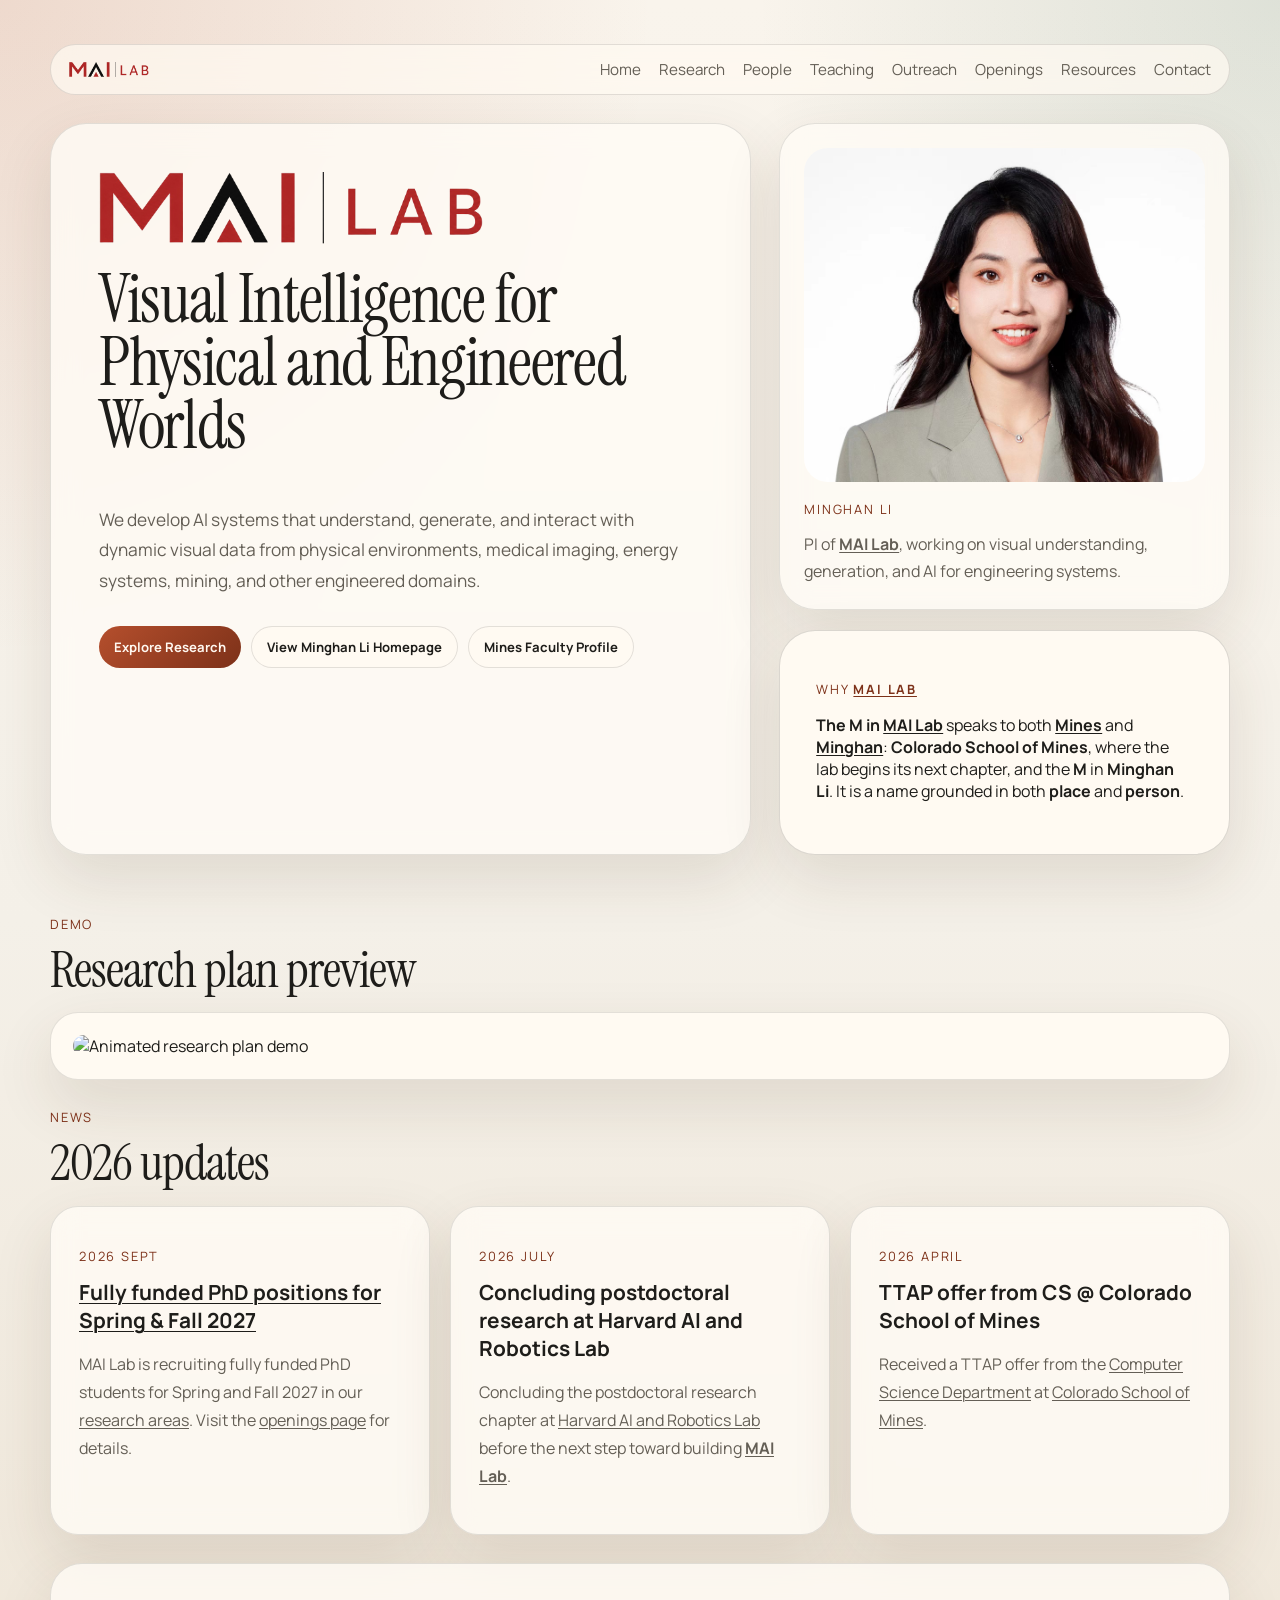
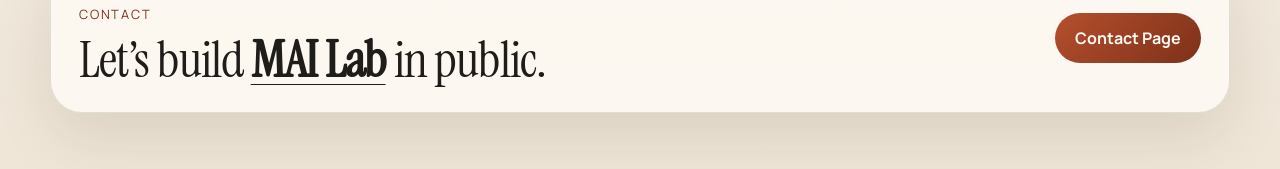
==== index.html @ c95308a8 "+ people: J/B/M" ====
<!DOCTYPE html>
<html lang="en">
  <head>
    <meta charset="UTF-8" />
    <meta name="viewport" content="width=device-width, initial-scale=1.0" />
    <title>MAI Lab | Visual Intelligence for Physical and Engineered Worlds</title>
    <meta
      name="description"
      content="MAI Lab develops visual intelligence for physical environments, medical imaging, energy systems, mining, and engineered domains."
    />
    <link rel="preconnect" href="https://fonts.googleapis.com" />
    <link rel="preconnect" href="https://fonts.gstatic.com" crossorigin />
    <link
      href="https://fonts.googleapis.com/css2?family=Instrument+Serif:ital@0;1&family=Manrope:wght@400;500;600;700;800&display=swap"
      rel="stylesheet"
    />
    <link rel="stylesheet" href="styles.css" />
  </head>
  <body>
    <div class="page-shell">
      <header class="hero">
        <nav class="topbar">
          <a class="brand" href="index.html"
            ><img
              src="figs/log/MAI_logo_short-removebg.png"
              alt="MAI Lab logo"
              class="brand-logo"
          /></a>
          <div class="nav-links">
            <a href="index.html">Home</a>
            <a href="research.html">Research</a>
            <a href="people.html">People</a>
            <a href="teaching.html">Teaching</a>
            <a href="outreach.html">Outreach</a>
            <a href="openings.html">Openings</a>
            <a href="resources.html">Resources</a>
            <a href="contact.html">Contact</a>
          </div>
        </nav>

        <div class="hero-copy" id="top">
          <img
            src="figs/log/MAI_logo_short-removebg.png"
            alt="MAI Lab logo"
            class="hero-logo"
          />
          <h1>Visual Intelligence for Physical and Engineered Worlds</h1>
          <p class="lede">
            We develop AI systems that understand, generate, and interact with
            dynamic visual data from physical environments, medical imaging,
            energy systems, mining, and other engineered domains.
          </p>
          <div class="hero-actions">
            <a class="button button-primary" href="research.html">Explore Research</a>
            <a
              class="button button-secondary"
              href="https://sites.google.com/view/minghanli-homepage"
              target="_blank"
              rel="noreferrer"
            >
              View Minghan Li Homepage
            </a>
            <a
              class="button button-secondary"
              href="https://www.mines.edu/about/faculty-directory/profiles/minghan-li.html"
              target="_blank"
              rel="noreferrer"
            >
              Mines Faculty Profile
            </a>
          </div>
        </div>

        <aside class="hero-side">
          <section class="hero-profile" aria-labelledby="home-profile-title">
            <img
              src="figs/people/MinghanLI_blue_short.jpg"
              alt="Portrait of Minghan Li"
              class="hero-profile-image"
            />
            <div class="hero-profile-copy">
              <p class="section-tag">Minghan Li</p>
              <p id="home-profile-title">
                PI of
                <strong
                  ><a href="http://mai-lab-2026.com/" target="_blank" rel="noreferrer">MAI Lab</a></strong
                >, working on visual understanding, generation, and AI for
                engineering systems.
              </p>
            </div>
          </section>
          <section class="hero-news" aria-labelledby="home-news-title">
            <div>
              <p class="section-tag">
                Why
                <strong
                  ><a href="http://mai-lab-2026.com/" target="_blank" rel="noreferrer">MAI Lab</a></strong
                >
              </p>
              <p id="home-news-title">
                <strong
                  >The M in
                  <a href="http://mai-lab-2026.com/" target="_blank" rel="noreferrer">MAI Lab</a></strong
                >
                speaks to both
                <strong
                  ><a href="https://www.mines.edu/" target="_blank" rel="noreferrer">Mines</a></strong
                >
                and
                <strong
                  ><a
                    href="https://sites.google.com/view/minghanli-homepage"
                    target="_blank"
                    rel="noreferrer"
                    >Minghan</a
                  ></strong
                >:
                <strong>Colorado School of Mines</strong>, where the lab begins
                its next chapter, and the <strong>M</strong> in
                <strong>Minghan Li</strong>. It is a name grounded in both
                <strong>place</strong> and <strong>person</strong>.
              </p>
            </div>
          </section>
        </aside>
      </header>

      <main>
        <section class="section">
          <div class="section-heading">
            <p class="section-tag">Demo</p>
            <h2>Research plan preview</h2>
          </div>
          <figure class="research-figure">
            <img
              src="figs/research_plan.gif"
              alt="Animated research plan demo"
              class="research-figure-image"
            />
          </figure>
        </section>

        <section class="section">
          <div class="section-heading">
            <p class="section-tag">News</p>
            <h2>2026 updates</h2>
          </div>
          <div class="timeline">
            <article class="card timeline-item">
              <p class="timeline-year">2026 Sept</p>
              <h3>
                <a href="openings.html"
                  >Fully funded PhD positions for Spring &amp; Fall 2027</a
                >
              </h3>
              <p>
                MAI Lab is recruiting fully funded PhD students for Spring and
                Fall 2027 in our <a href="research.html">research areas</a>.
                Visit the <a href="openings.html">openings page</a> for details.
              </p>
            </article>
            <article class="card timeline-item">
              <p class="timeline-year">2026 July</p>
              <h3>Concluding postdoctoral research at Harvard AI and Robotics Lab</h3>
              <p>
                Concluding the postdoctoral research chapter at
                <a href="https://wang.hms.harvard.edu/" target="_blank" rel="noreferrer">Harvard AI and Robotics Lab</a>
                before the next step toward building
                <strong
                  ><a href="http://mai-lab-2026.com/" target="_blank" rel="noreferrer">MAI Lab</a></strong
                >.
              </p>
            </article>
            <article class="card timeline-item">
              <p class="timeline-year">2026 April</p>
              <h3>TTAP offer from CS @ Colorado School of Mines</h3>
              <p>
                Received a TTAP offer from the
                <a href="https://cs.mines.edu/" target="_blank" rel="noreferrer">Computer Science Department</a>
                at
                <a href="https://www.mines.edu/" target="_blank" rel="noreferrer">Colorado School of Mines</a>.
              </p>
            </article>
          </div>
        </section>

        <section class="section contact-strip">
          <div>
            <p class="section-tag">Contact</p>
            <h2>
              Let’s build
              <strong
                ><a href="http://mai-lab-2026.com/" target="_blank" rel="noreferrer">MAI Lab</a></strong
              >
              in public.
            </h2>
          </div>
          <a class="button button-primary" href="contact.html">Contact Page</a>
        </section>
      </main>
    </div>
  </body>
</html>
---- styles.css ----
:root {
  --bg: #f4f0e8;
  --bg-strong: #e6dccd;
  --surface: rgba(255, 252, 246, 0.8);
  --surface-strong: #fffaf2;
  --text: #1e1d1a;
  --muted: #645f56;
  --line: rgba(30, 29, 26, 0.12);
  --accent: #b54f2d;
  --accent-dark: #7d3119;
  --accent-soft: #f0c9a8;
  --shadow: 0 24px 60px rgba(77, 48, 26, 0.12);
}

* {
  box-sizing: border-box;
}

html {
  scroll-behavior: smooth;
}

body {
  margin: 0;
  min-height: 100vh;
  color: var(--text);
  background:
    radial-gradient(circle at top left, rgba(181, 79, 45, 0.16), transparent 30%),
    radial-gradient(circle at top right, rgba(83, 128, 111, 0.16), transparent 24%),
    linear-gradient(180deg, #f9f4ec 0%, var(--bg) 52%, #efe6d8 100%);
  font-family: "Manrope", "Avenir Next", "Segoe UI", sans-serif;
}

a {
  color: inherit;
  text-decoration-line: underline;
  text-decoration-thickness: 1px;
  text-underline-offset: 0.14em;
}

.page-shell {
  width: min(1180px, calc(100% - 32px));
  margin: 0 auto;
  padding: 24px 0 56px;
}

.page-nav {
  margin-bottom: 28px;
}

.hero {
  position: relative;
  display: grid;
  grid-template-columns: 1.4fr 0.9fr;
  gap: 28px;
  padding: 20px 0 32px;
}

.topbar {
  grid-column: 1 / -1;
  display: flex;
  justify-content: space-between;
  align-items: center;
  padding: 14px 18px;
  border: 1px solid var(--line);
  border-radius: 999px;
  background: rgba(255, 250, 242, 0.72);
  backdrop-filter: blur(16px);
}

.brand {
  display: inline-flex;
  align-items: center;
  gap: 10px;
  font-weight: 800;
  letter-spacing: 0.08em;
  text-decoration: none;
  text-transform: uppercase;
}

.brand-logo {
  display: block;
  width: 80px;
  height: auto;
  max-height: 48px;
  object-fit: contain;
}

.homepage-logo-preview {
  display: flex;
  justify-content: center;
  align-items: center;
  padding: 48px 0 32px;
}

.homepage-logo {
  width: min(420px, 85%);
  height: auto;
}

.nav-links {
  display: flex;
  gap: 18px;
  color: var(--muted);
  font-size: 0.95rem;
}

.nav-links a {
  text-decoration: none;
}

.hero-copy,
.card,
.contact-strip,
.hero-profile,
.hero-news {
  border: 1px solid var(--line);
  background: var(--surface);
  backdrop-filter: blur(14px);
  box-shadow: var(--shadow);
}

.hero-copy {
  padding: 48px;
  border-radius: 36px;
}

.hero-logo {
  display: block;
  width: min(400px, 64%);
  height: auto;
  margin-bottom: 24px;
}

.news-logo {
  display: block;
  width: 140px;
  height: auto;
  margin-bottom: 20px;
}

.hero-copy h1,
.hero-news h2,
.section-heading h2,
.contact-strip h2 {
  margin: 0;
  font-family: "Instrument Serif", Georgia, serif;
  font-weight: 400;
  line-height: 0.95;
  letter-spacing: -0.02em;
}

.hero-copy h1 {
  font-size: clamp(2.8rem, 5.2vw, 5.4rem);
  margin-bottom: 48px;
}

.hero-news h2 {
  margin-top: 10px;
  font-size: 2rem;
}

.eyebrow,
.section-tag,
.panel-label,
.timeline-year,
.profile-role {
  text-transform: uppercase;
  letter-spacing: 0.14em;
  font-size: 0.8rem;
  color: var(--accent-dark);
}

.lede {
  max-width: 48rem;
  margin: 0;
  font-size: 1.08rem;
  line-height: 1.75;
  color: var(--muted);
}

.hero-actions {
  display: flex;
  flex-wrap: nowrap;
  gap: 10px;
  margin-top: 30px;
}

.hero-actions .button {
  padding: 11px 15px;
  font-size: 0.82rem;
  white-space: nowrap;
}

.button {
  display: inline-flex;
  align-items: center;
  justify-content: center;
  padding: 14px 20px;
  border-radius: 999px;
  font-weight: 700;
  text-decoration: none;
  transition: transform 180ms ease, background 180ms ease;
}

.button:hover {
  transform: translateY(-1px);
}

.button-primary {
  color: #fff8f0;
  background: linear-gradient(135deg, var(--accent) 0%, var(--accent-dark) 100%);
}

.button-secondary {
  border: 1px solid var(--line);
  background: rgba(255, 250, 242, 0.9);
}

.hero-side {
  display: grid;
  gap: 20px;
  align-self: end;
}

.hero-profile {
  padding: 24px;
  border-radius: 36px;
}

.hero-profile-image {
  display: block;
  width: 100%;
  height: auto;
  border-radius: 24px;
  object-fit: cover;
  background: #ffffff;
}

.hero-profile-copy {
  margin-top: 18px;
}

.hero-profile-copy p:last-child {
  margin: 8px 0 0;
  color: var(--muted);
  line-height: 1.7;
}

.hero-news {
  padding: 36px;
  border-radius: 36px;
  background: var(--surface-strong);
  border-color: rgba(30, 29, 26, 0.16);
}

.news-item {
  margin-top: 18px;
}

.news-date {
  display: inline-block;
  color: var(--accent-dark);
  font-size: 0.78rem;
  font-weight: 800;
  letter-spacing: 0.08em;
  text-transform: uppercase;
}

.news-item p {
  margin: 8px 0 0;
  color: var(--muted);
  line-height: 1.75;
}

.hero-stats {
  display: grid;
  gap: 16px;
  margin-top: 24px;
  padding-top: 22px;
  border-top: 1px solid var(--line);
}

.section {
  margin-top: 28px;
}

.research-grid,
.timeline,
.topic-grid {
  display: grid;
  gap: 20px;
}

.research-grid,
.timeline,
.topic-grid {
  grid-template-columns: repeat(3, minmax(0, 1fr));
}

.teaching-list {
  grid-template-columns: 1fr;
}

.topic-section {
  margin-top: 36px;
}

.research-figure {
  margin: 0;
  max-width: 100%;
  padding: 22px;
  border: 1px solid var(--line);
  border-radius: 28px;
  background: var(--surface-strong);
  box-shadow: var(--shadow);
  overflow: hidden;
}

.research-figure-image {
  display: block;
  width: 100%;
  max-width: 100%;
  height: auto;
  border-radius: 18px;
}

.topic-card {
  display: flex;
  flex-direction: column;
  gap: 14px;
}

.topic-card h3 {
  margin: 0;
  font-size: 1.2rem;
  color: var(--accent-dark);
}

.paper-list {
  margin: 0;
  padding: 0;
  list-style: none;
  display: grid;
  gap: 14px;
}

.paper-list li {
  padding-top: 14px;
  border-top: 1px solid var(--line);
}

.paper-list li:first-child {
  padding-top: 0;
  border-top: 0;
}

.paper-list strong {
  display: block;
  font-size: 0.98rem;
  line-height: 1.55;
}

.paper-list strong a {
  text-decoration-line: underline;
  text-decoration-thickness: 1px;
  text-underline-offset: 0.14em;
  border-bottom: 1px solid transparent;
  transition: border-color 180ms ease, color 180ms ease;
}

.paper-list strong a:hover {
  color: var(--accent-dark);
  border-color: currentColor;
}

.paper-list span {
  display: inline-block;
  margin-top: 6px;
  color: var(--accent-dark);
  font-size: 0.88rem;
  letter-spacing: 0.04em;
  text-transform: uppercase;
}

.card {
  border-radius: 28px;
  padding: 28px;
}

.contact-strip h2,
.section-heading h2 {
  font-size: clamp(2rem, 4vw, 3.4rem);
}

.research-card p,
.timeline-item p:last-child,
.openings-card p,
.profile-copy p {
  color: var(--muted);
  line-height: 1.75;
}

.stat-number {
  display: block;
  font-family: "Instrument Serif", Georgia, serif;
  font-size: 2.7rem;
  line-height: 1;
}

.stat-label {
  color: var(--muted);
}

.section-heading {
  margin-bottom: 18px;
}

.research-card h3,
.timeline-item h3,
.profile-copy h3 {
  margin-top: 8px;
  margin-bottom: 10px;
  font-size: 1.3rem;
}

.profile-card {
  display: grid;
  grid-template-columns: 0.8fr 1.1fr 0.7fr;
  gap: 24px;
}

.profile-media {
  position: relative;
  min-height: 160px;
  overflow: hidden;
  border-radius: 22px;
  background:
    radial-gradient(circle at top right, rgba(181, 79, 45, 0.18), transparent 28%),
    linear-gradient(180deg, rgba(255, 250, 242, 0.94), rgba(240, 201, 168, 0.28));
  border: 1px solid var(--line);
}

.profile-image {
  display: block;
  width: 100%;
  height: 100%;
  object-fit: cover;
}

.profile-image-top {
  object-position: center top;
}

.student-profile-media {
  aspect-ratio: 1947 / 1827;
  min-height: 0;
  align-self: start;
}

.profile-links {
  display: grid;
  gap: 12px;
  align-content: start;
}

.profile-links a {
  padding: 14px 16px;
  border-radius: 18px;
  border: 1px solid var(--line);
  background: rgba(255, 250, 242, 0.82);
  font-weight: 700;
  text-decoration: none;
}

.timeline-item {
  min-height: 240px;
}

.openings-card {
  max-width: 860px;
}

.footprint-grid {
  display: grid;
  grid-template-columns: 1.1fr 0.9fr;
  gap: 20px;
  align-items: stretch;
}

.footprint-map {
  position: relative;
  min-height: 360px;
  overflow: hidden;
  border: 1px solid var(--line);
  border-radius: 36px;
  background:
    linear-gradient(rgba(30, 29, 26, 0.045) 1px, transparent 1px),
    linear-gradient(90deg, rgba(30, 29, 26, 0.045) 1px, transparent 1px),
    radial-gradient(circle at 30% 28%, rgba(83, 128, 111, 0.18), transparent 22%),
    radial-gradient(circle at 66% 58%, rgba(181, 79, 45, 0.16), transparent 24%),
    var(--surface-strong);
  background-size: 34px 34px, 34px 34px, auto, auto, auto;
  box-shadow: var(--shadow);
}

.map-dot {
  position: absolute;
  width: 16px;
  height: 16px;
  border: 3px solid #fffaf2;
  border-radius: 50%;
  background: var(--accent);
  box-shadow: 0 0 0 8px rgba(181, 79, 45, 0.14);
}

.dot-boston {
  top: 27%;
  left: 68%;
}

.dot-colorado {
  top: 48%;
  left: 38%;
}

.dot-energy {
  top: 63%;
  left: 55%;
}

.dot-mining {
  top: 70%;
  left: 28%;
}

.map-line {
  position: absolute;
  height: 1px;
  transform-origin: left center;
  background: rgba(125, 49, 25, 0.28);
}

.line-one {
  top: 39%;
  left: 40%;
  width: 210px;
  transform: rotate(-12deg);
}

.line-two {
  top: 63%;
  left: 30%;
  width: 190px;
  transform: rotate(10deg);
}

.map-label {
  position: absolute;
  padding: 8px 10px;
  border: 1px solid var(--line);
  border-radius: 999px;
  background: rgba(255, 250, 242, 0.88);
  color: var(--muted);
  font-size: 0.78rem;
  font-weight: 800;
}

.label-boston {
  top: 18%;
  right: 9%;
}

.label-colorado {
  top: 51%;
  left: 18%;
}

.label-sensors {
  right: 12%;
  bottom: 16%;
}

.footprint-cards {
  display: grid;
  gap: 14px;
}

.footprint-card {
  padding: 22px;
  border-radius: 24px;
}

.footprint-card span {
  display: block;
  color: var(--accent-dark);
  font-weight: 800;
}

.footprint-card p {
  margin: 8px 0 0;
  color: var(--muted);
  line-height: 1.65;
}

.outreach-feature {
  display: grid;
  gap: 20px;
}

.outreach-copy h3 {
  margin: 8px 0 10px;
  font-size: 1.6rem;
}

.outreach-copy p:last-child {
  color: var(--muted);
  line-height: 1.75;
}

.outreach-figure {
  margin: 0;
}

.outreach-figure-image {
  display: block;
  width: 100%;
  height: auto;
  border: 1px solid var(--line);
  border-radius: 24px;
  box-shadow: var(--shadow);
  background: #ffffff;
}

.contact-strip {
  display: flex;
  align-items: center;
  justify-content: space-between;
  gap: 24px;
  padding: 28px;
  border-radius: 32px;
}

.page-contact {
  margin-top: 0;
}

@media (max-width: 920px) {
  .hero,
  .research-grid,
  .timeline,
  .topic-grid,
  .footprint-grid,
  .profile-card,
  .contact-strip {
    grid-template-columns: 1fr;
  }

  .hero {
    display: grid;
  }

  .topbar {
    flex-direction: column;
    align-items: stretch;
    gap: 14px;
    border-radius: 28px;
    padding: 18px;
  }

  .brand {
    justify-content: center;
  }

  .nav-links {
    display: flex;
    flex-wrap: wrap;
    justify-content: center;
    gap: 10px 14px;
  }

  .nav-links a {
    padding: 8px 12px;
    border: 1px solid var(--line);
    border-radius: 999px;
    background: rgba(255, 250, 242, 0.9);
  }

  .hero-copy {
    padding: 32px 24px;
  }

  .hero-actions {
    flex-wrap: wrap;
  }

  .contact-strip {
    display: grid;
  }
}

@media (max-width: 640px) {
  .page-shell {
    width: min(100% - 20px, 1180px);
    padding-top: 10px;
  }

  .hero-copy h1 {
    font-size: 2.8rem;
  }

  .card,
  .hero-profile,
  .hero-news {
    padding: 22px;
  }
}
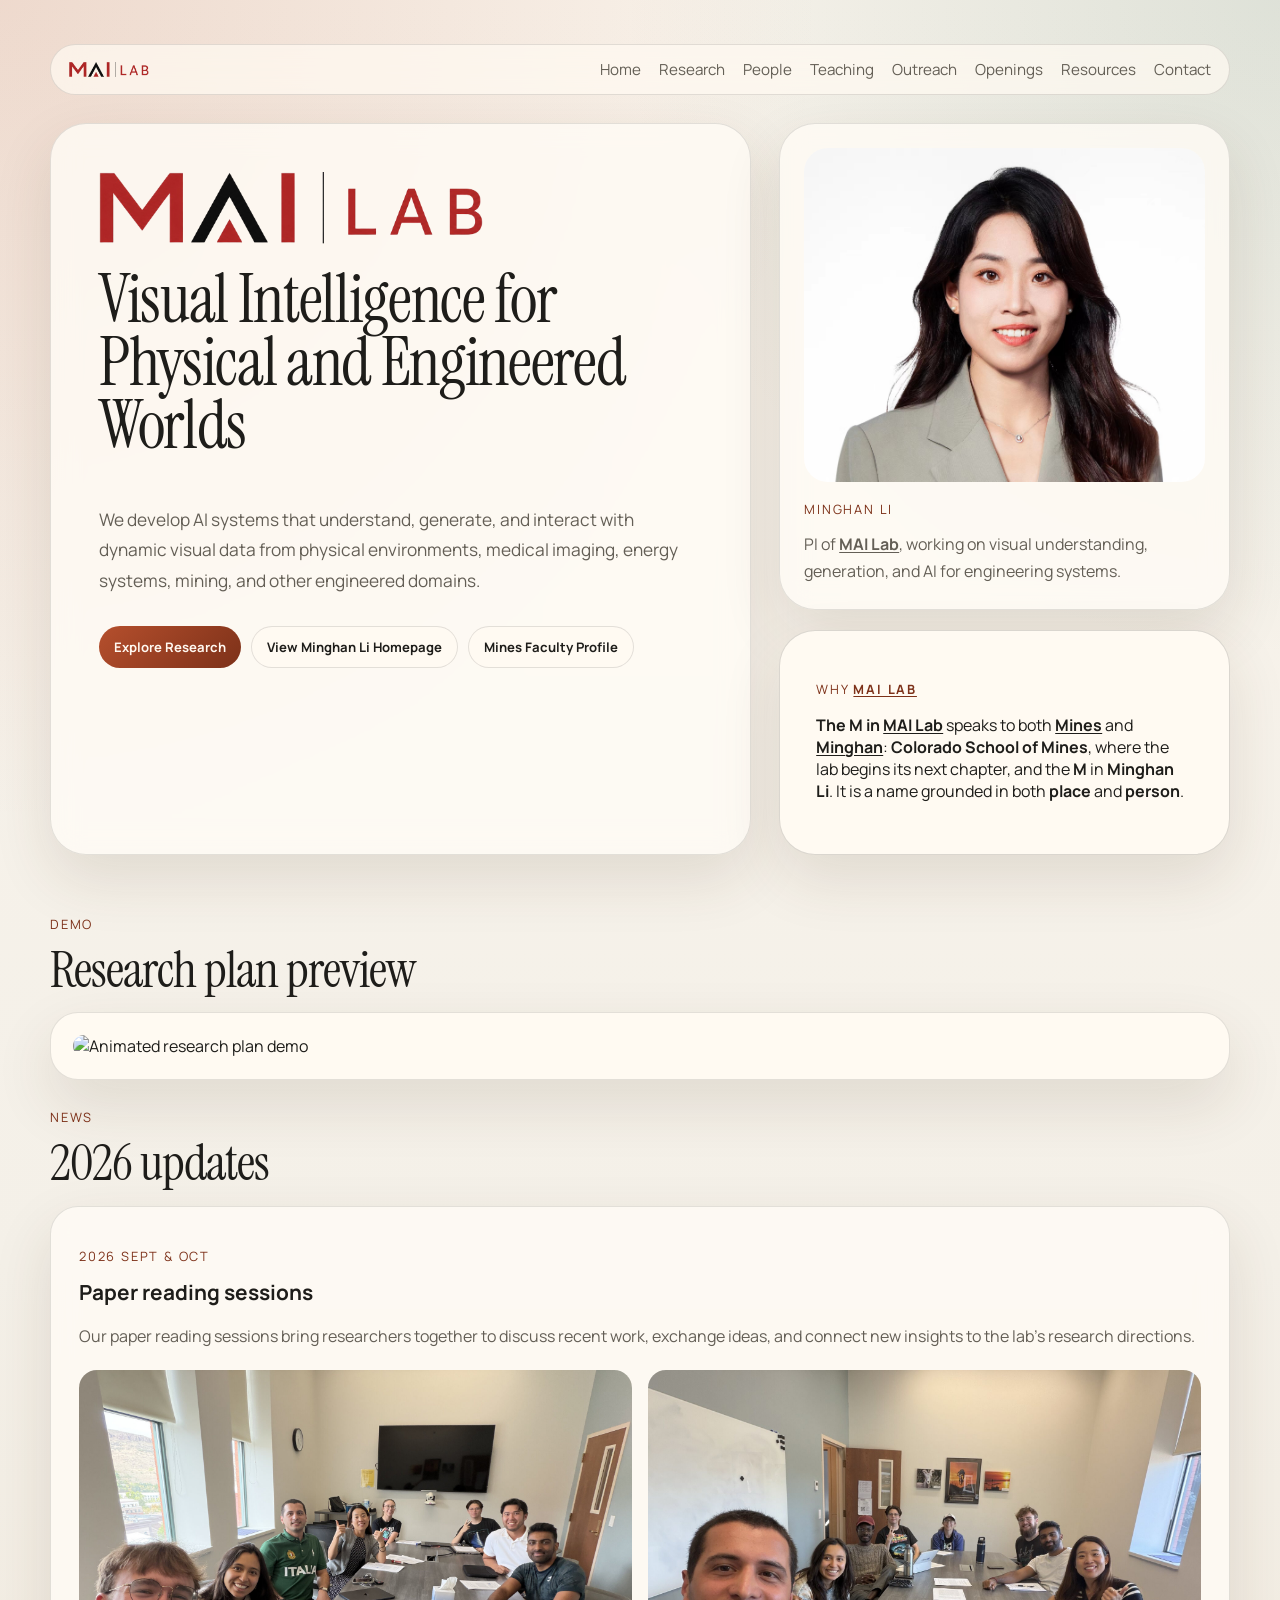
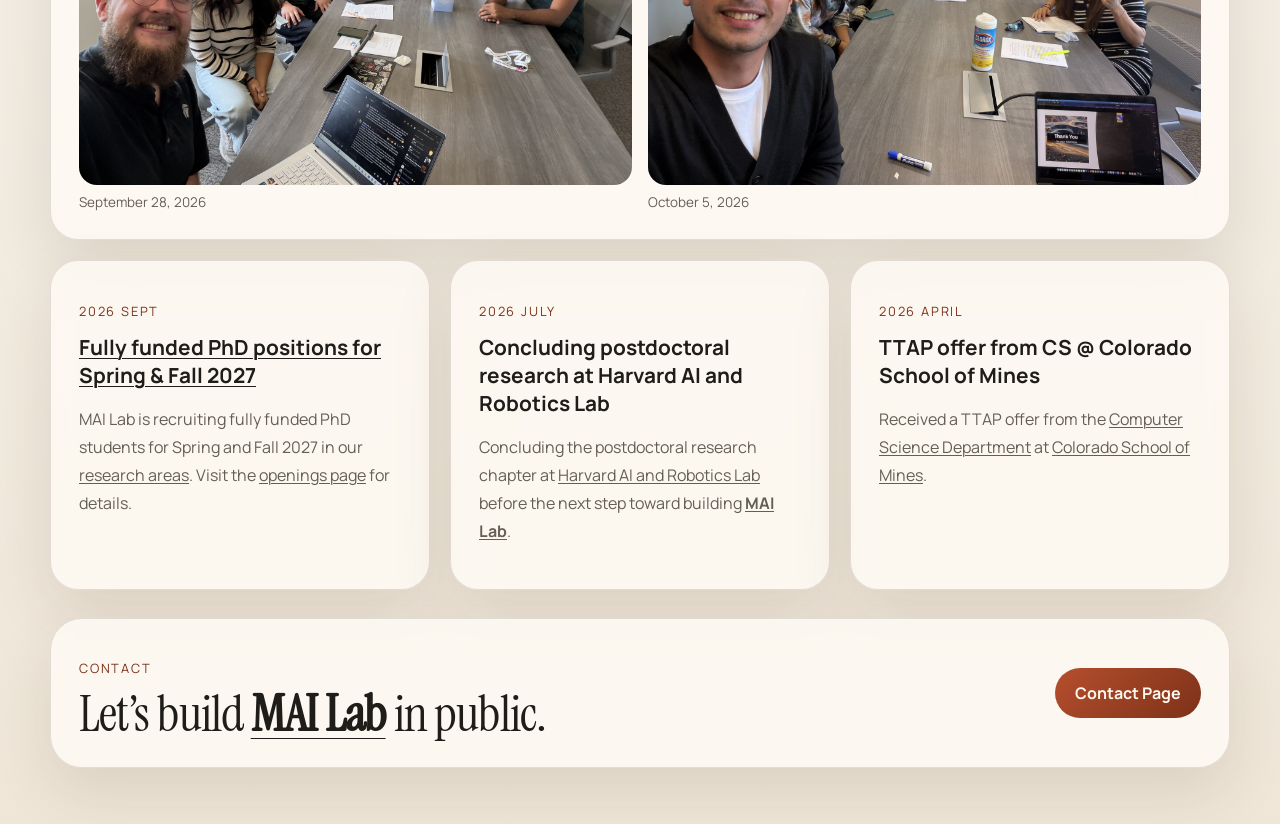
==== commit 3ef8c044: "+ paper reading figs" ====
--- a/index.html
+++ b/index.html
@@ -146,6 +146,33 @@
             <h2>2026 updates</h2>
           </div>
           <div class="timeline">
+            <article class="card timeline-item timeline-item-featured">
+              <p class="timeline-year">2026 Sept &amp; Oct</p>
+              <h3>Paper reading sessions</h3>
+              <p class="timeline-copy">
+                Our paper reading sessions bring researchers together to
+                discuss recent work, exchange ideas, and connect new insights
+                to the lab&rsquo;s research directions.
+              </p>
+              <div class="paper-reading-gallery">
+                <figure>
+                  <img
+                    src="figs/paper_reading/09282026-web.jpg"
+                    alt="Researchers gathered for a paper reading session on September 28, 2026"
+                    loading="lazy"
+                  />
+                  <figcaption>September 28, 2026</figcaption>
+                </figure>
+                <figure>
+                  <img
+                    src="figs/paper_reading/10052026-web.jpg"
+                    alt="Researchers gathered for a paper reading session on October 5, 2026"
+                    loading="lazy"
+                  />
+                  <figcaption>October 5, 2026</figcaption>
+                </figure>
+              </div>
+            </article>
             <article class="card timeline-item">
               <p class="timeline-year">2026 Sept</p>
               <h3>
--- a/styles.css
+++ b/styles.css
@@ -325,6 +325,40 @@
   border-radius: 18px;
 }
 
+.timeline-item-featured {
+  grid-column: 1 / -1;
+}
+
+.timeline-copy {
+  color: var(--muted);
+  line-height: 1.75;
+}
+
+.paper-reading-gallery {
+  display: grid;
+  grid-template-columns: repeat(2, minmax(0, 1fr));
+  gap: 16px;
+  margin-top: 20px;
+}
+
+.paper-reading-gallery figure {
+  margin: 0;
+}
+
+.paper-reading-gallery img {
+  display: block;
+  width: 100%;
+  aspect-ratio: 4 / 3;
+  object-fit: cover;
+  border-radius: 18px;
+}
+
+.paper-reading-gallery figcaption {
+  margin-top: 8px;
+  color: var(--muted);
+  font-size: 0.84rem;
+}
+
 .topic-card {
   display: flex;
   flex-direction: column;
@@ -700,6 +734,10 @@
 }
 
 @media (max-width: 640px) {
+  .paper-reading-gallery {
+    grid-template-columns: 1fr;
+  }
+
   .page-shell {
     width: min(100% - 20px, 1180px);
     padding-top: 10px;
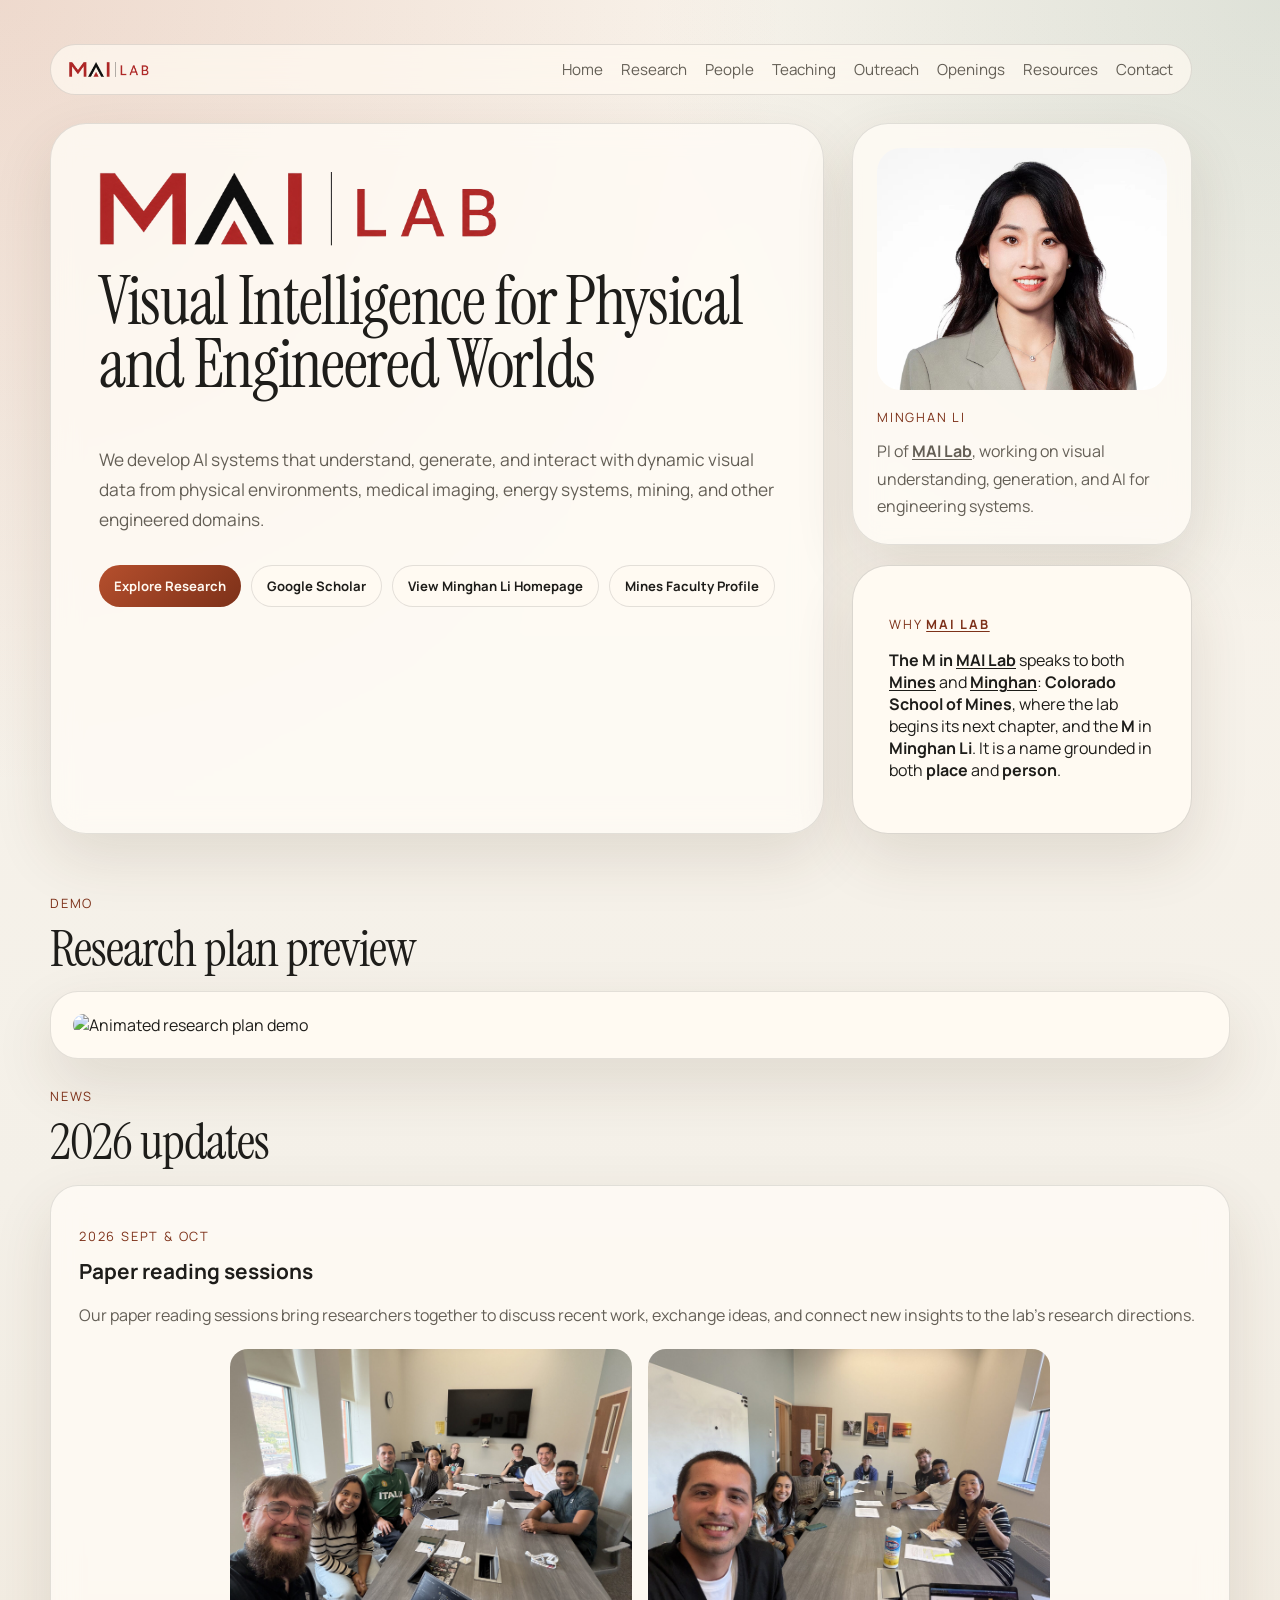
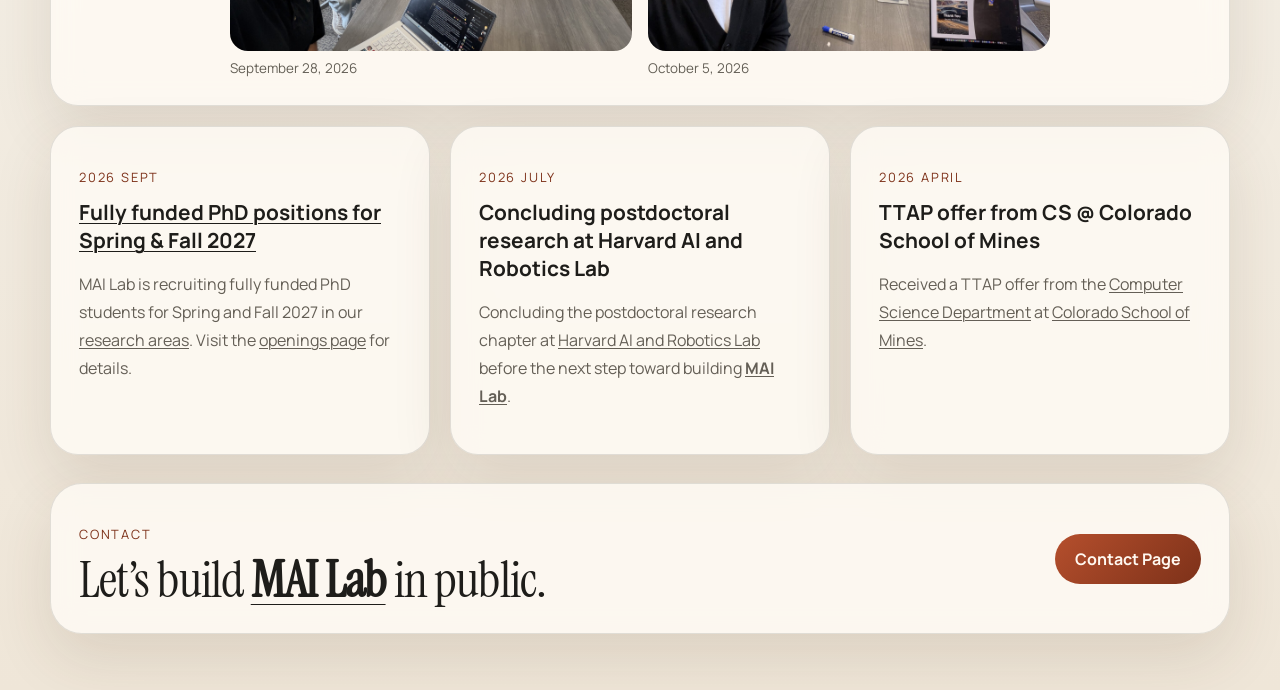
==== commit 5b84dcd0: "+ phd: laura" ====
--- a/index.html
+++ b/index.html
@@ -54,6 +54,14 @@
             <a class="button button-primary" href="research.html">Explore Research</a>
             <a
               class="button button-secondary"
+              href="https://scholar.google.com/citations?user=LhdBgMAAAAAJ&amp;hl=en"
+              target="_blank"
+              rel="noreferrer"
+            >
+              Google Scholar
+            </a>
+            <a
+              class="button button-secondary"
               href="https://sites.google.com/view/minghanli-homepage"
               target="_blank"
               rel="noreferrer"
--- a/styles.css
+++ b/styles.css
@@ -338,7 +338,8 @@
   display: grid;
   grid-template-columns: repeat(2, minmax(0, 1fr));
   gap: 16px;
-  margin-top: 20px;
+  width: min(100%, 820px);
+  margin: 20px auto 0;
 }
 
 .paper-reading-gallery figure {
@@ -348,8 +349,7 @@
 .paper-reading-gallery img {
   display: block;
   width: 100%;
-  aspect-ratio: 4 / 3;
-  object-fit: cover;
+  height: auto;
   border-radius: 18px;
 }
 
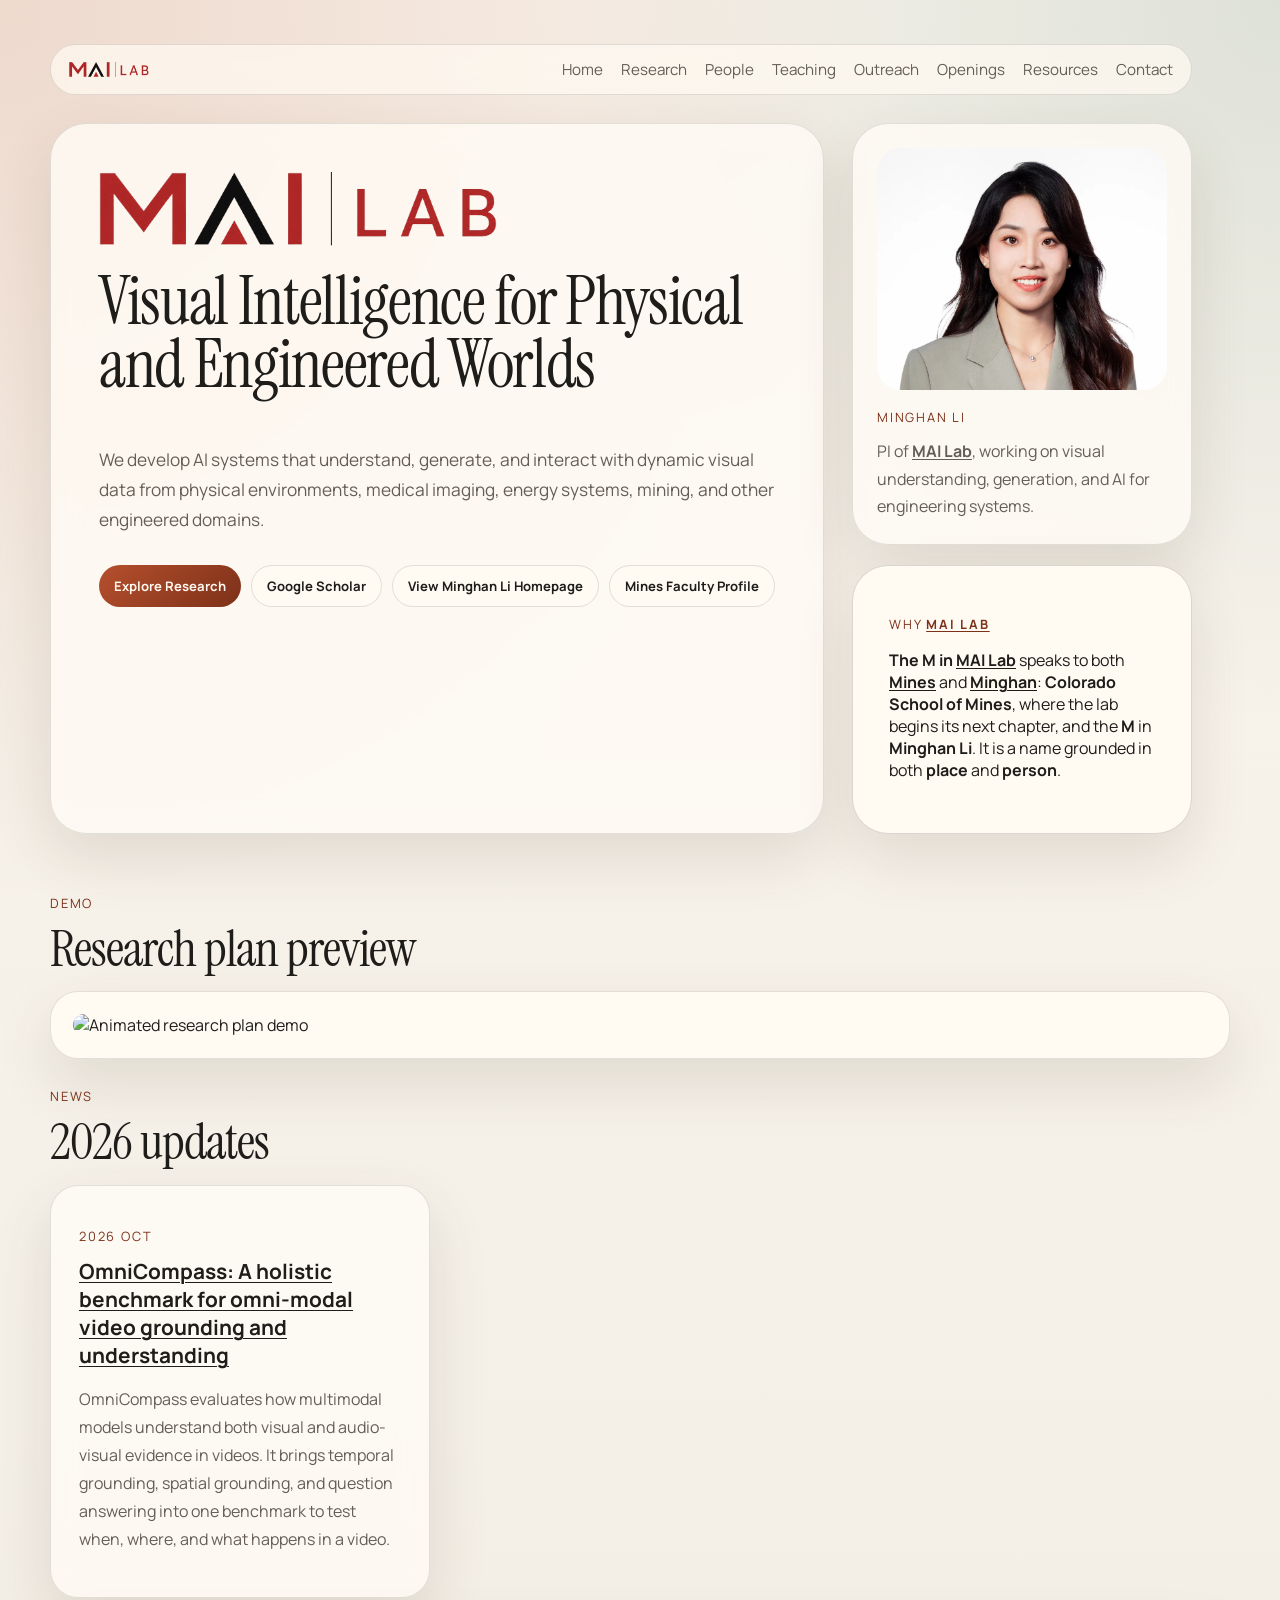
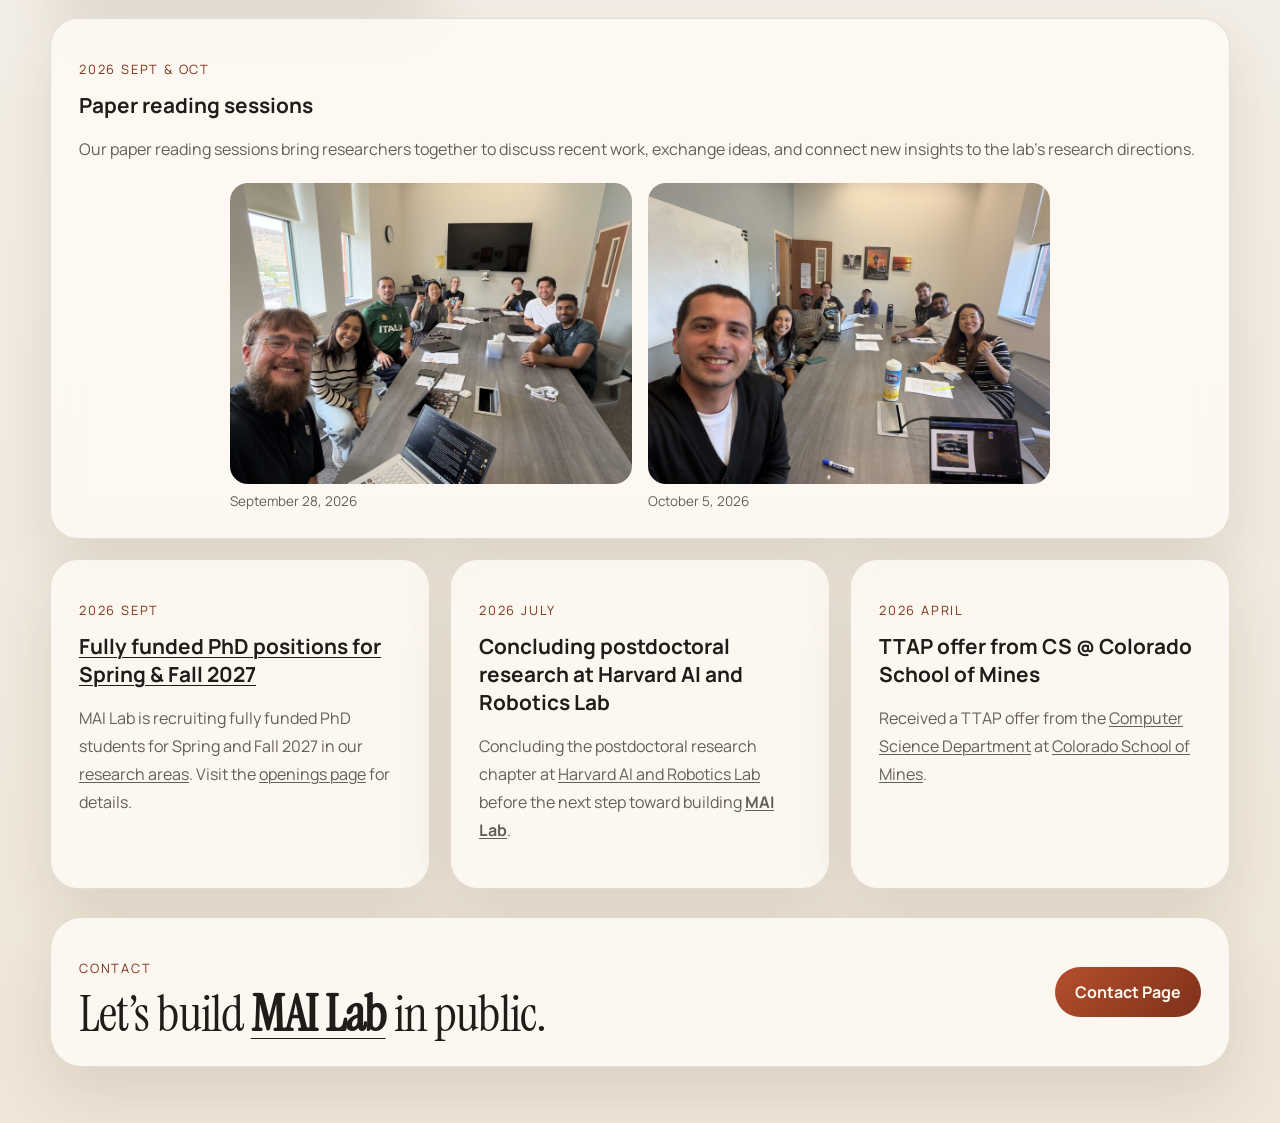
==== commit fe9c166a: "+ paper: OmniCompass" ====
--- a/index.html
+++ b/index.html
@@ -154,6 +154,24 @@
             <h2>2026 updates</h2>
           </div>
           <div class="timeline">
+            <article class="card timeline-item">
+              <p class="timeline-year">2026 Oct</p>
+              <h3>
+                <a
+                  href="https://arxiv.org/abs/2610.18829"
+                  target="_blank"
+                  rel="noreferrer"
+                  >OmniCompass: A holistic benchmark for omni-modal video
+                  grounding and understanding</a
+                >
+              </h3>
+              <p>
+                OmniCompass evaluates how multimodal models understand both
+                visual and audio-visual evidence in videos. It brings temporal
+                grounding, spatial grounding, and question answering into one
+                benchmark to test when, where, and what happens in a video.
+              </p>
+            </article>
             <article class="card timeline-item timeline-item-featured">
               <p class="timeline-year">2026 Sept &amp; Oct</p>
               <h3>Paper reading sessions</h3>
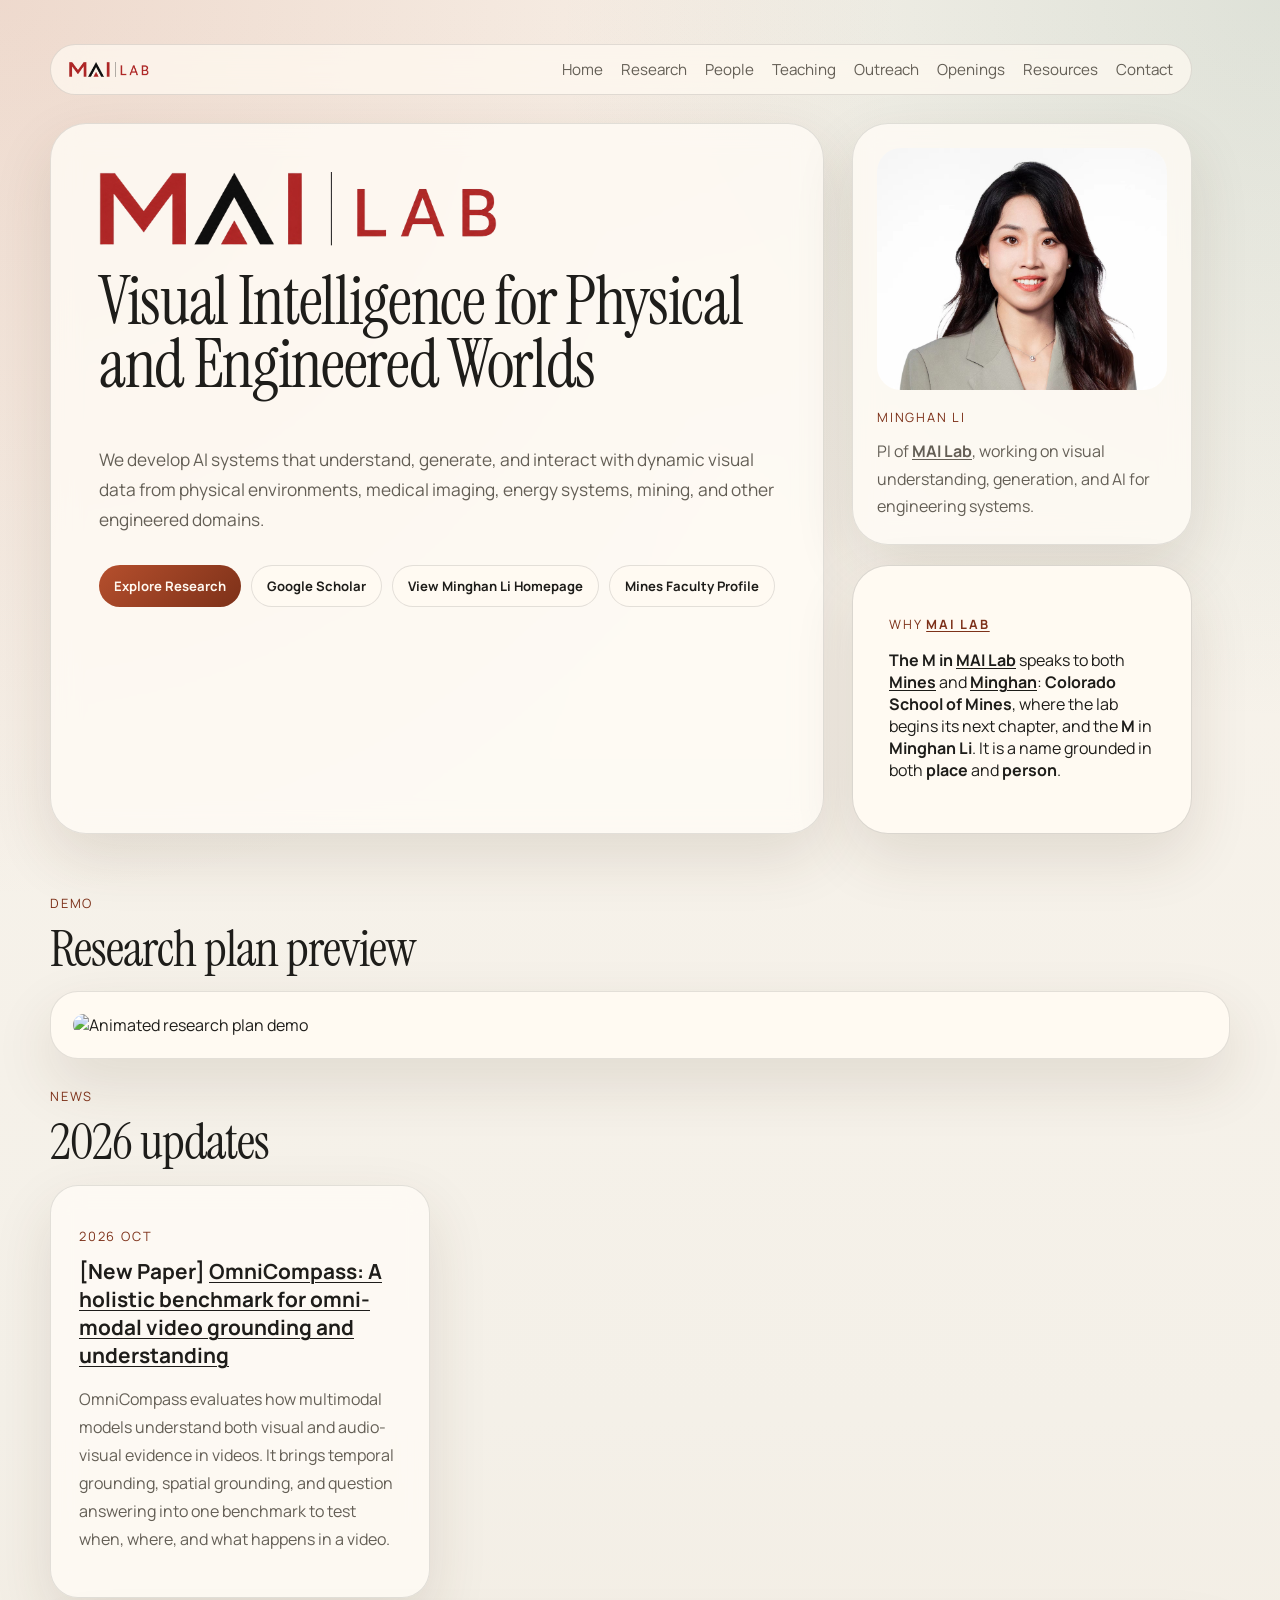
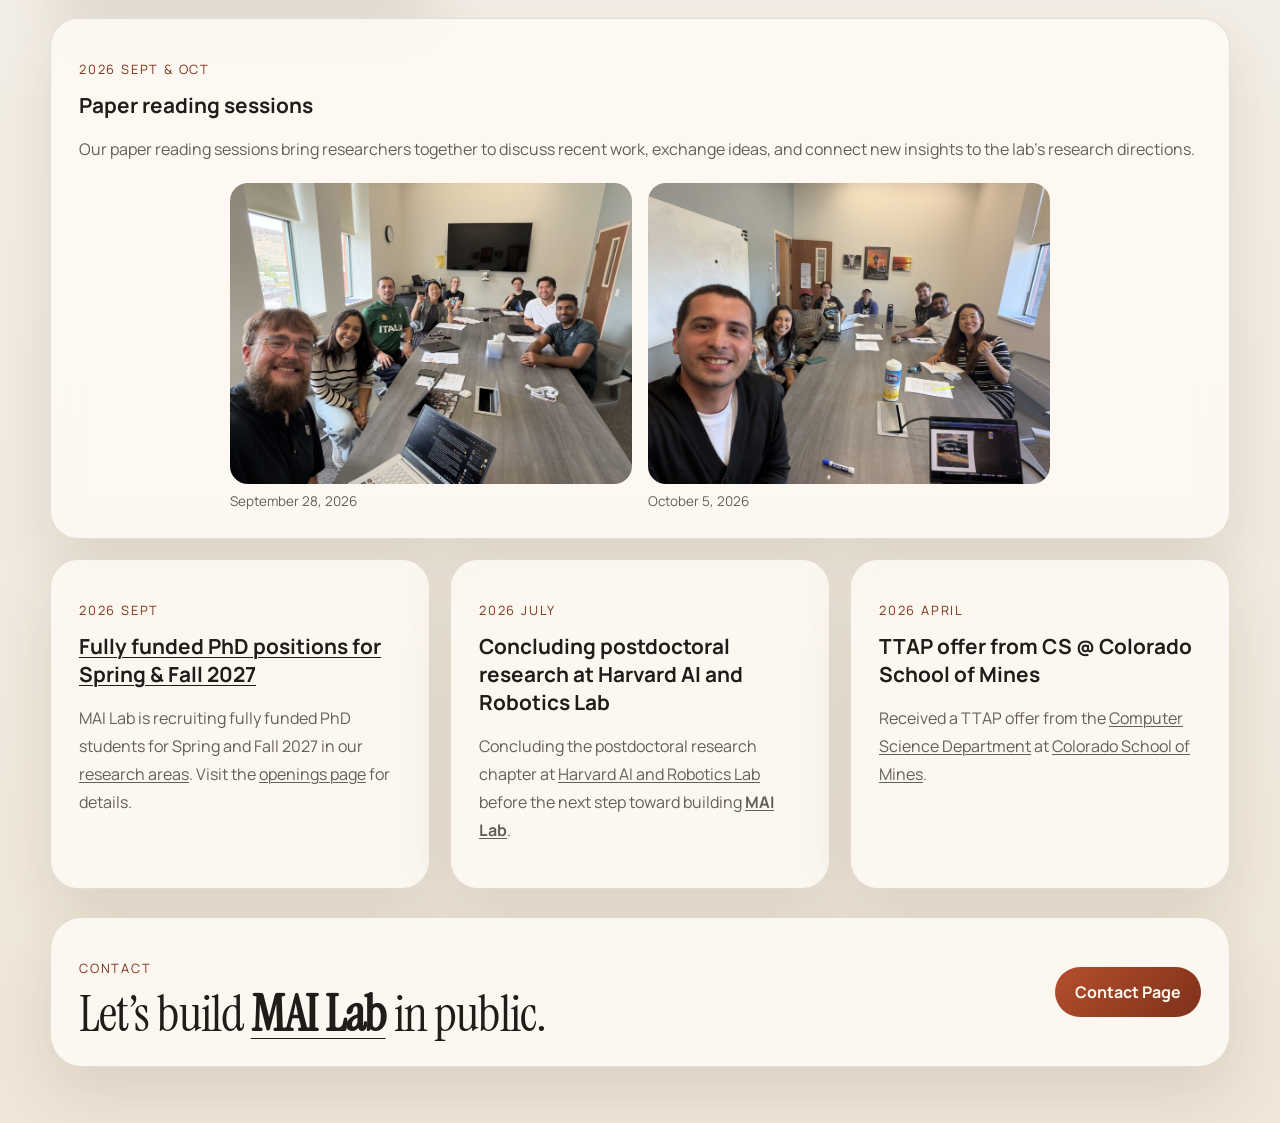
==== commit 74f81760: "+ paper: OmniCompass" ====
--- a/index.html
+++ b/index.html
@@ -157,6 +157,7 @@
             <article class="card timeline-item">
               <p class="timeline-year">2026 Oct</p>
               <h3>
+                [New Paper]
                 <a
                   href="https://arxiv.org/abs/2610.18829"
                   target="_blank"
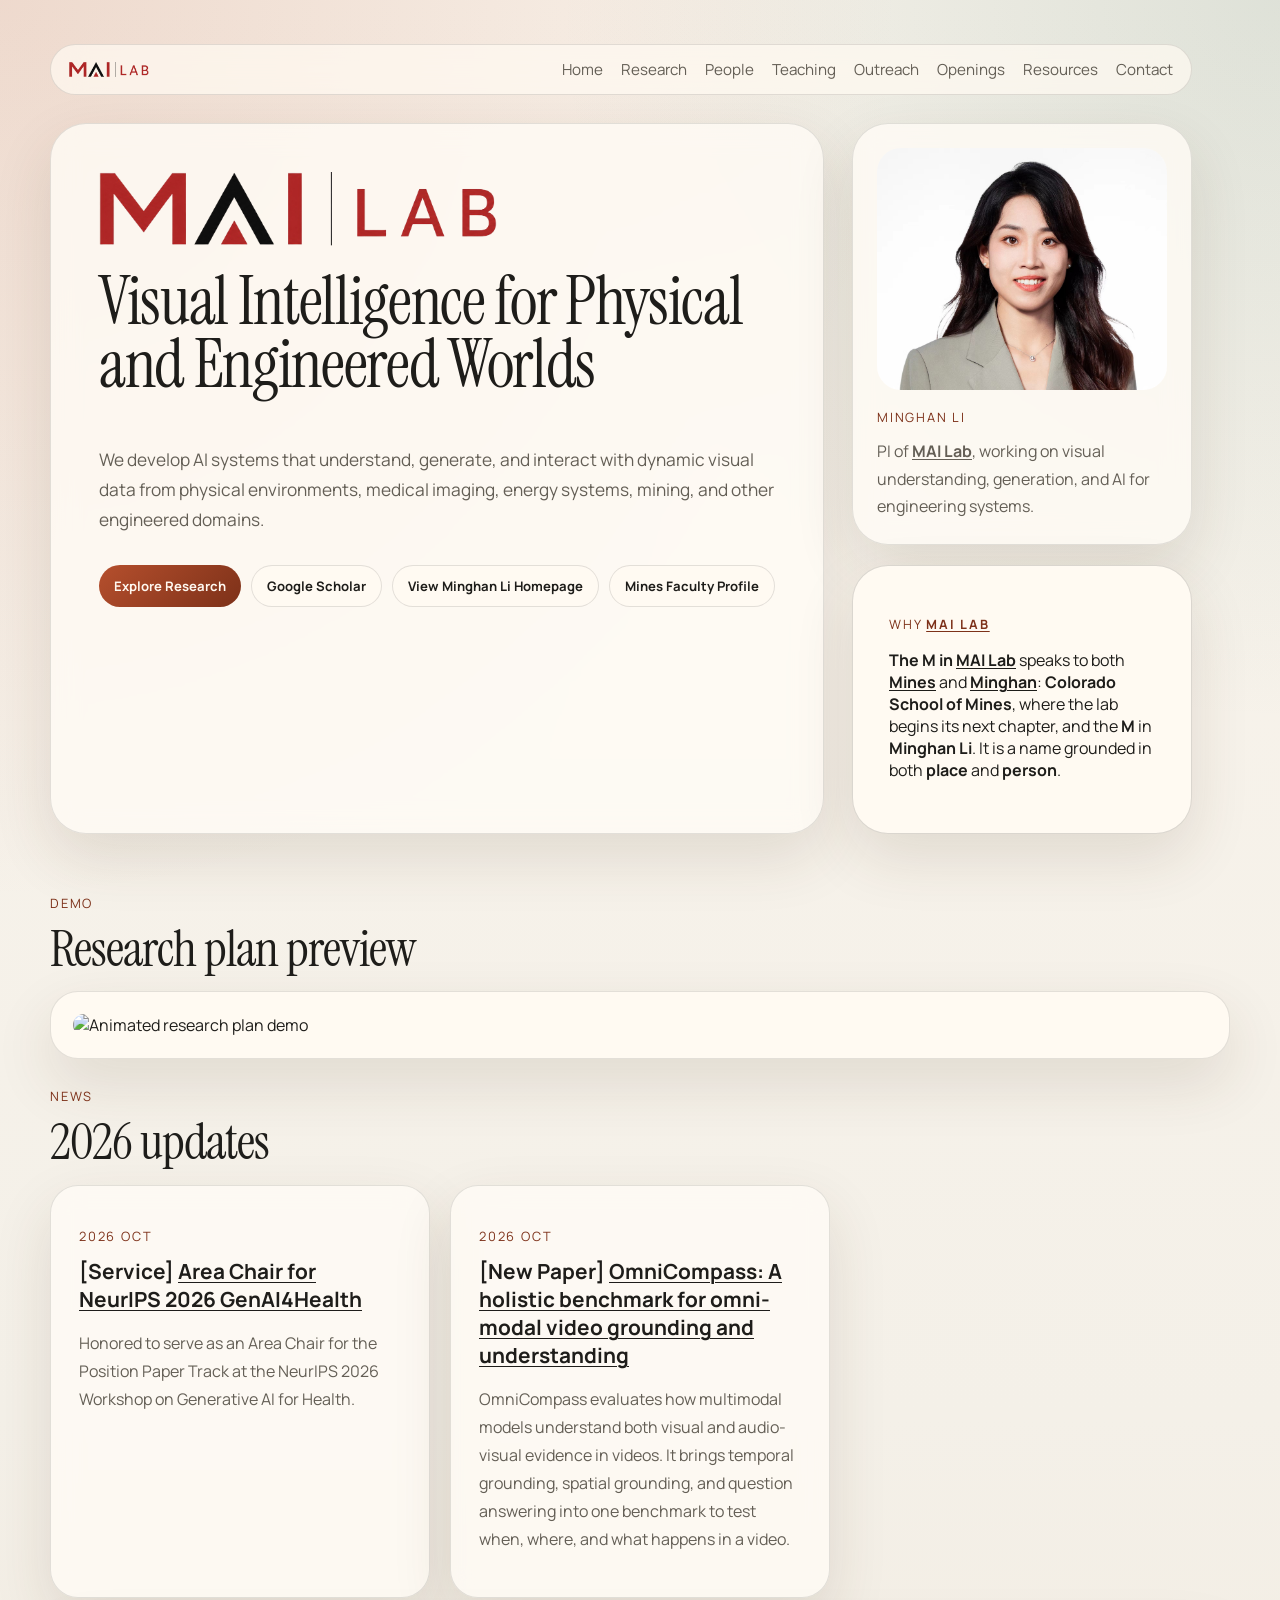
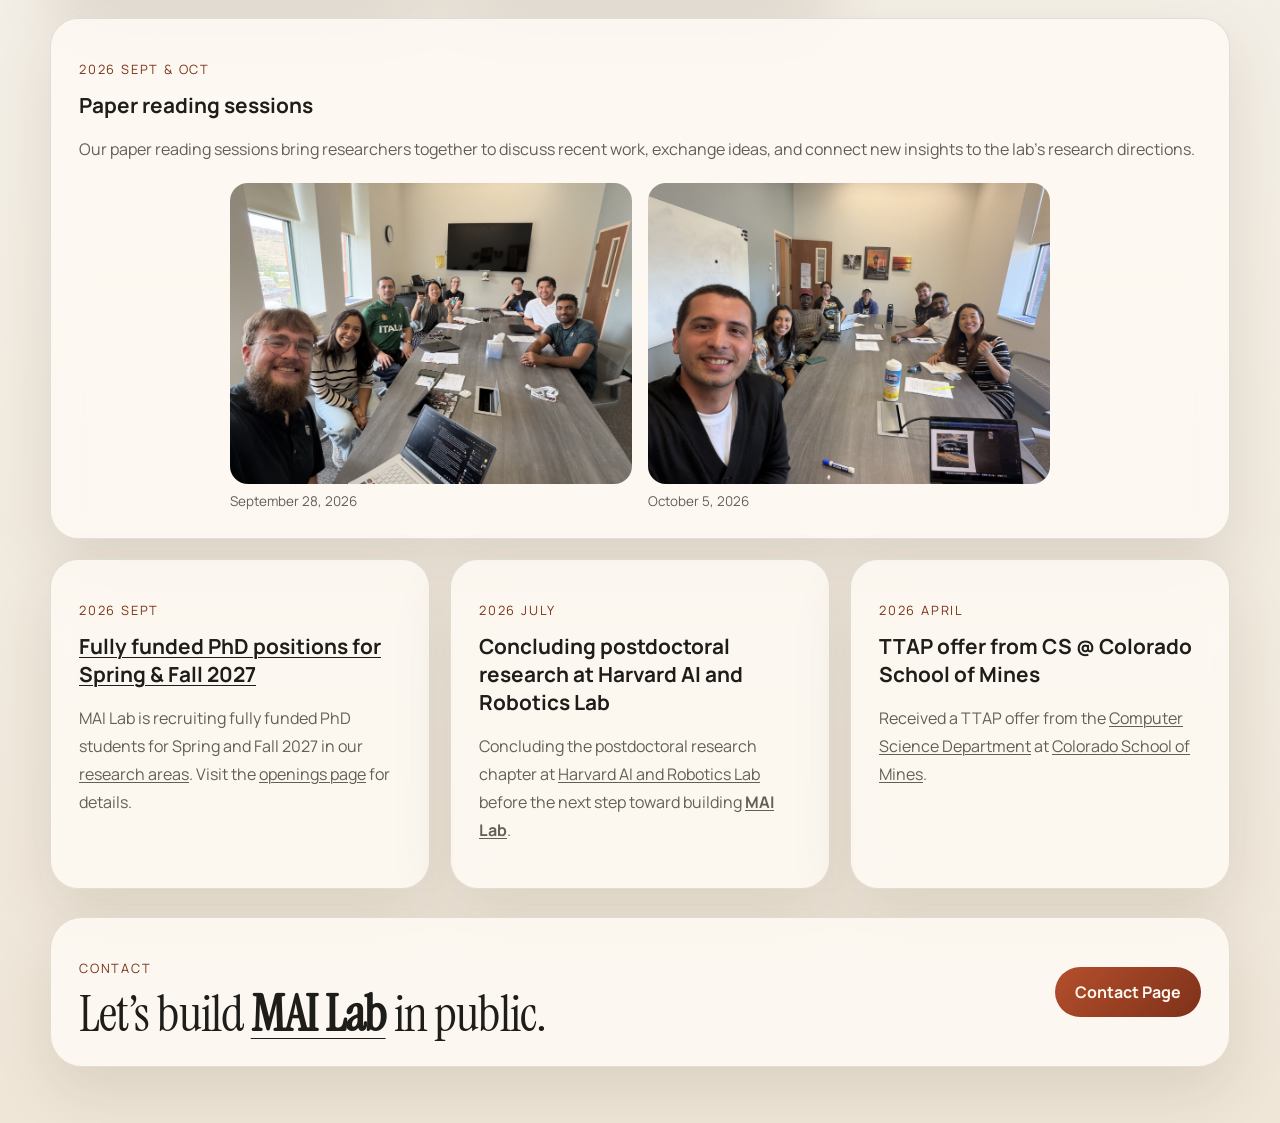
==== commit 2e0f9504: "+ service: NeurIPS 2026 GenAI4Health" ====
--- a/index.html
+++ b/index.html
@@ -157,6 +157,22 @@
             <article class="card timeline-item">
               <p class="timeline-year">2026 Oct</p>
               <h3>
+                [Service]
+                <a
+                  href="https://genai4health.github.io/2026-NeurIPS/"
+                  target="_blank"
+                  rel="noreferrer"
+                  >Area Chair for NeurIPS 2026 GenAI4Health</a
+                >
+              </h3>
+              <p>
+                Honored to serve as an Area Chair for the Position Paper Track
+                at the NeurIPS 2026 Workshop on Generative AI for Health.
+              </p>
+            </article>
+            <article class="card timeline-item">
+              <p class="timeline-year">2026 Oct</p>
+              <h3>
                 [New Paper]
                 <a
                   href="https://arxiv.org/abs/2610.18829"
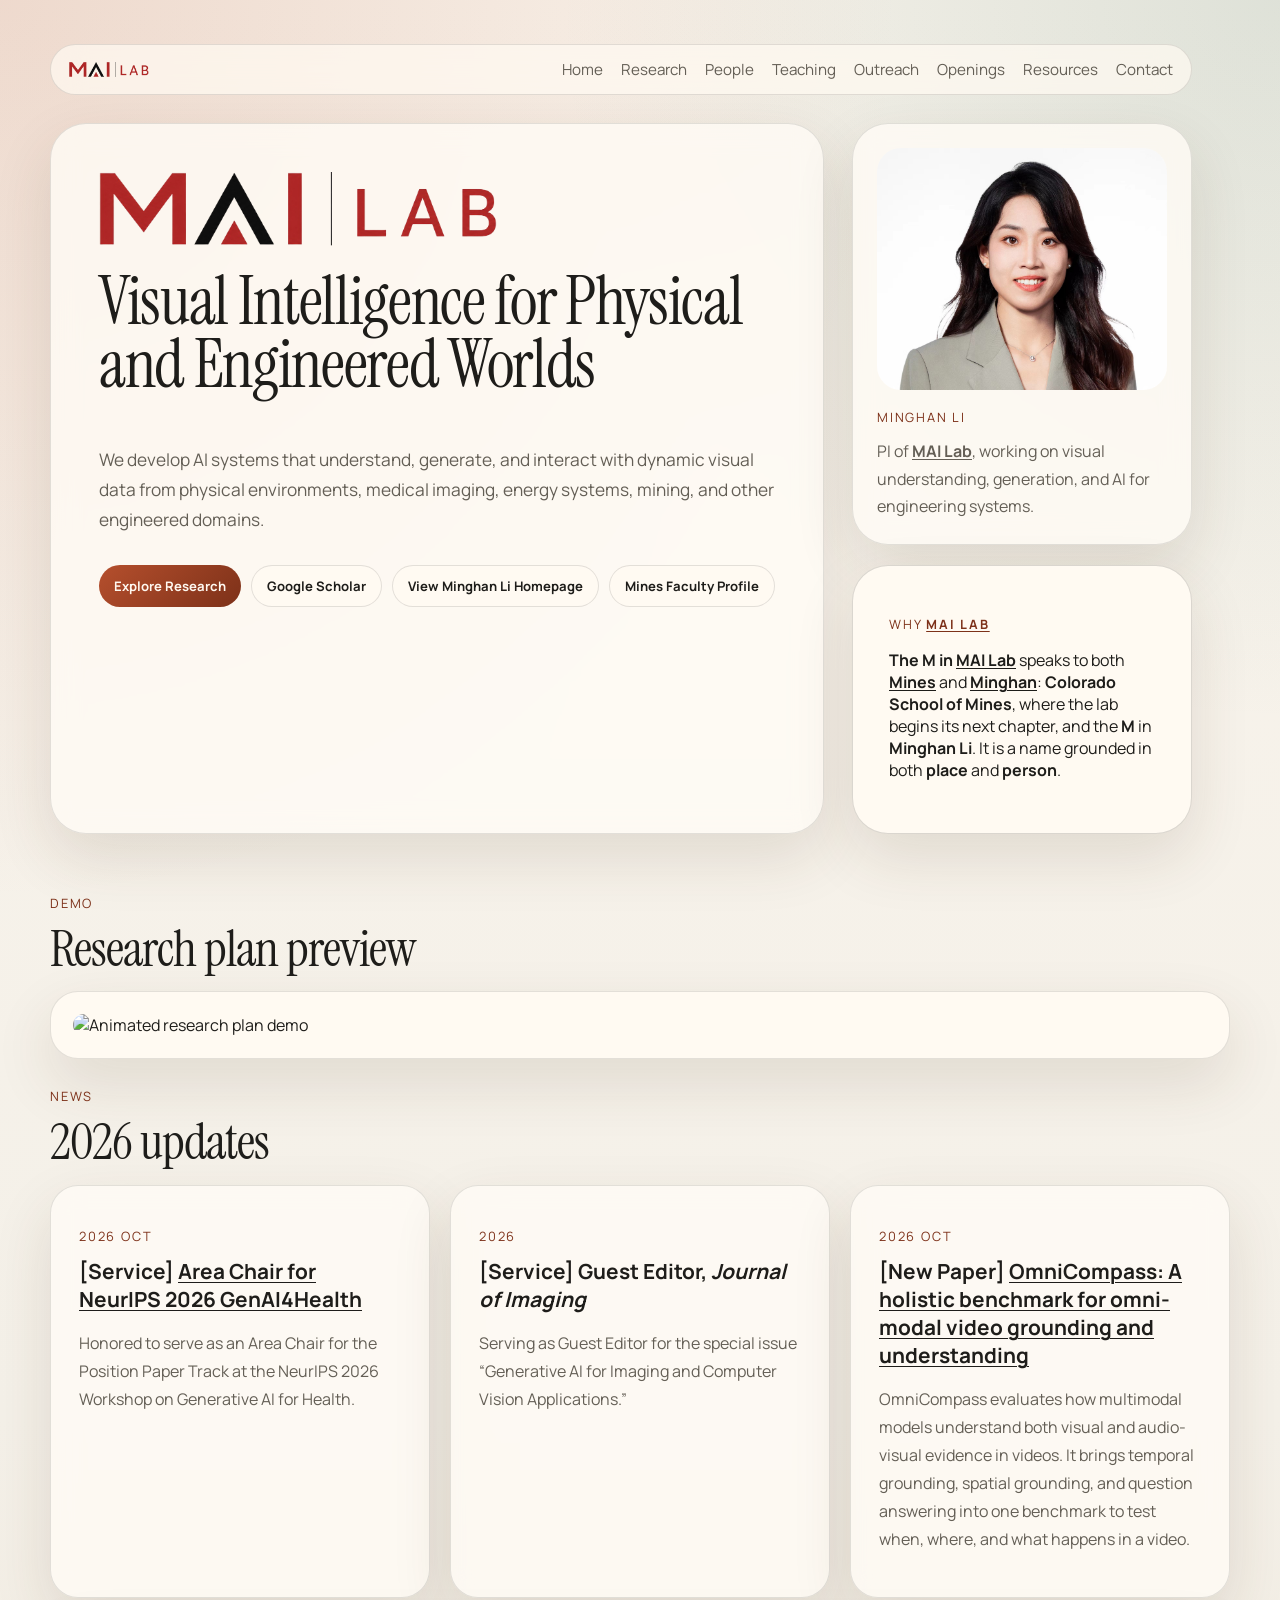
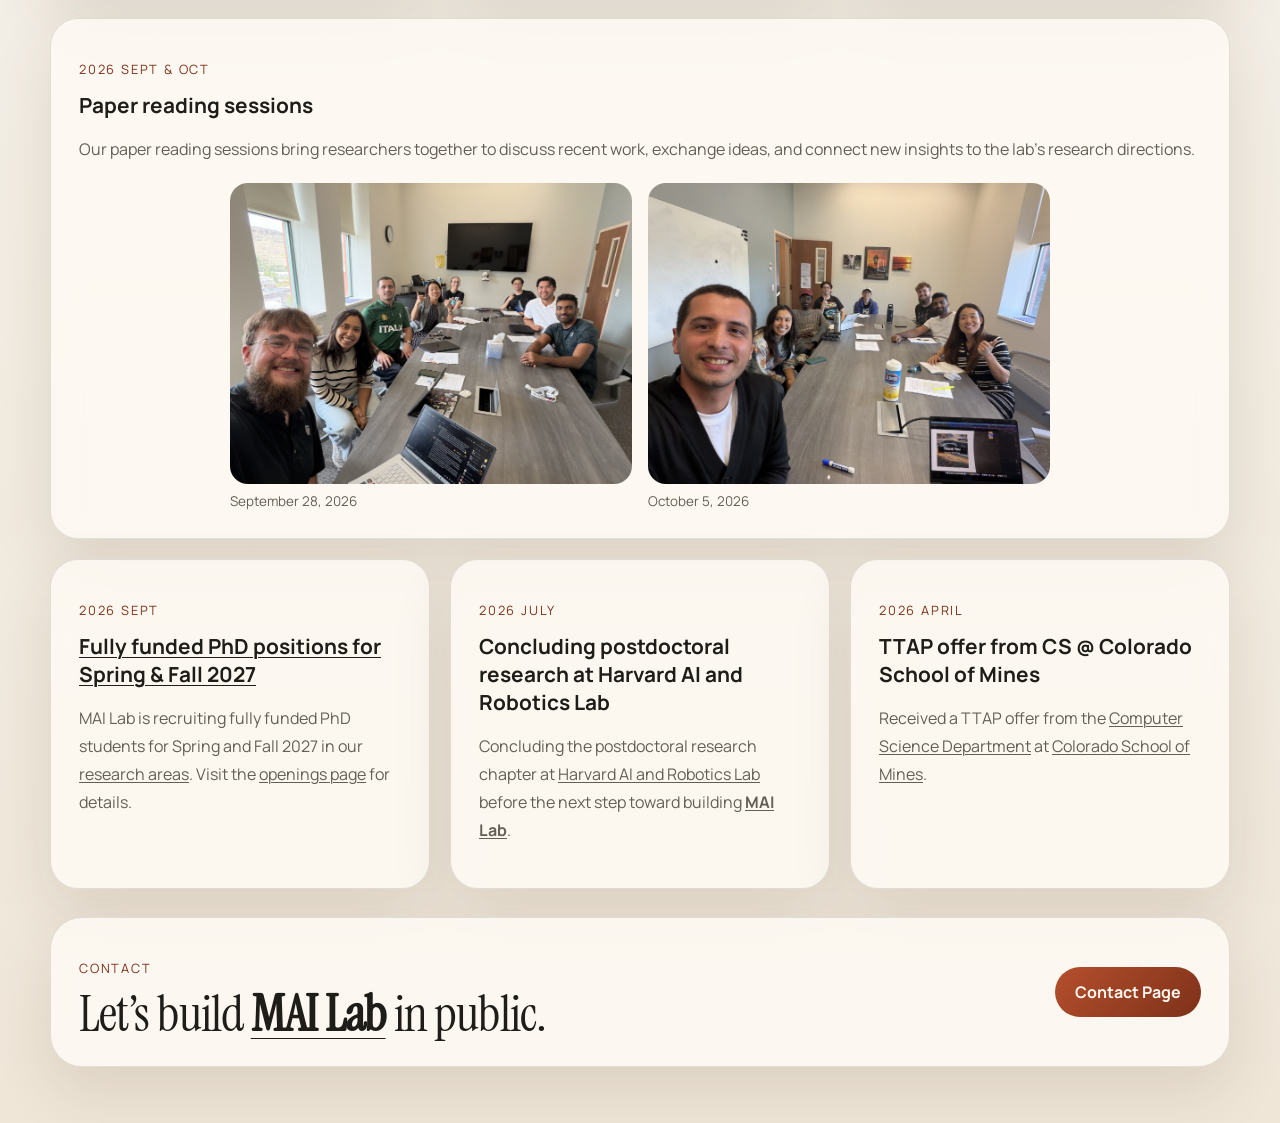
==== commit 8e49c423: "+ service: Guest Editor J of Imaging" ====
--- a/index.html
+++ b/index.html
@@ -171,6 +171,15 @@
               </p>
             </article>
             <article class="card timeline-item">
+              <p class="timeline-year">2026</p>
+              <h3>[Service] Guest Editor, <em>Journal of Imaging</em></h3>
+              <p>
+                Serving as Guest Editor for the special issue
+                &ldquo;Generative AI for Imaging and Computer Vision
+                Applications.&rdquo;
+              </p>
+            </article>
+            <article class="card timeline-item">
               <p class="timeline-year">2026 Oct</p>
               <h3>
                 [New Paper]
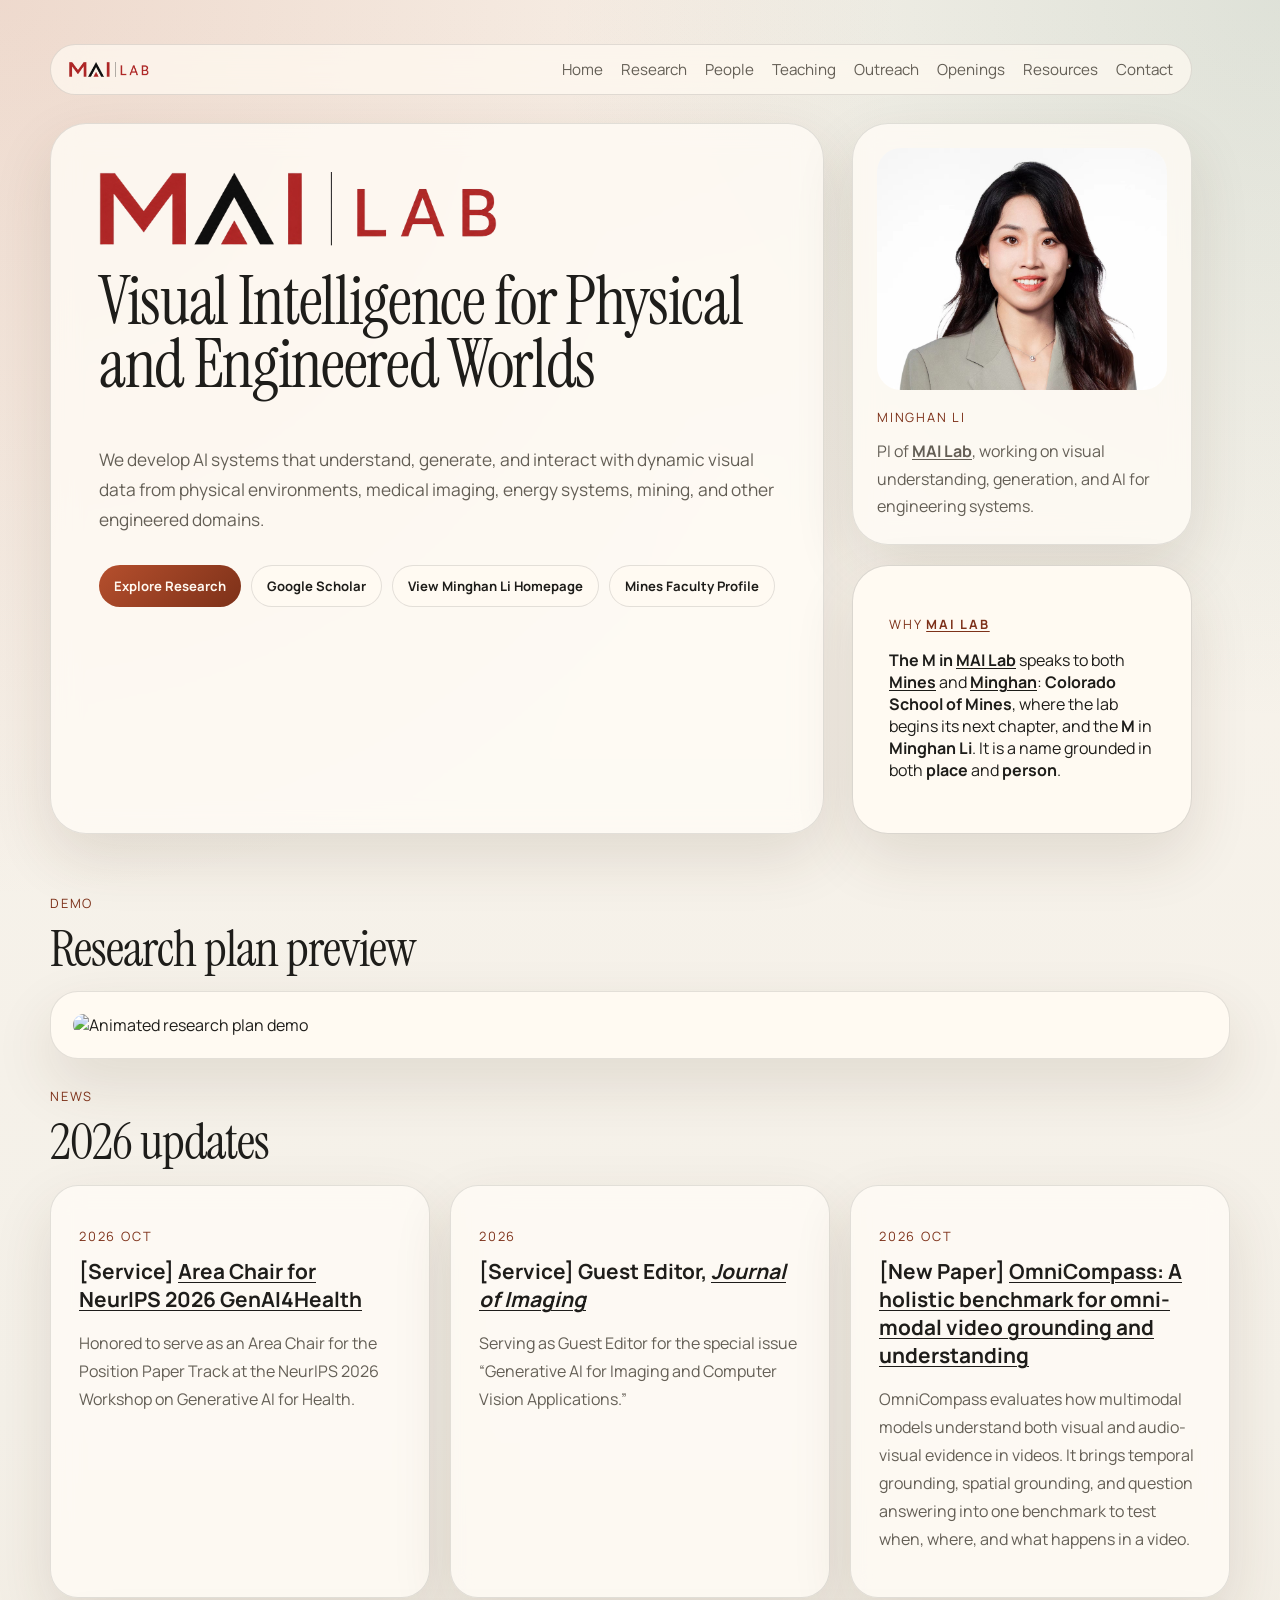
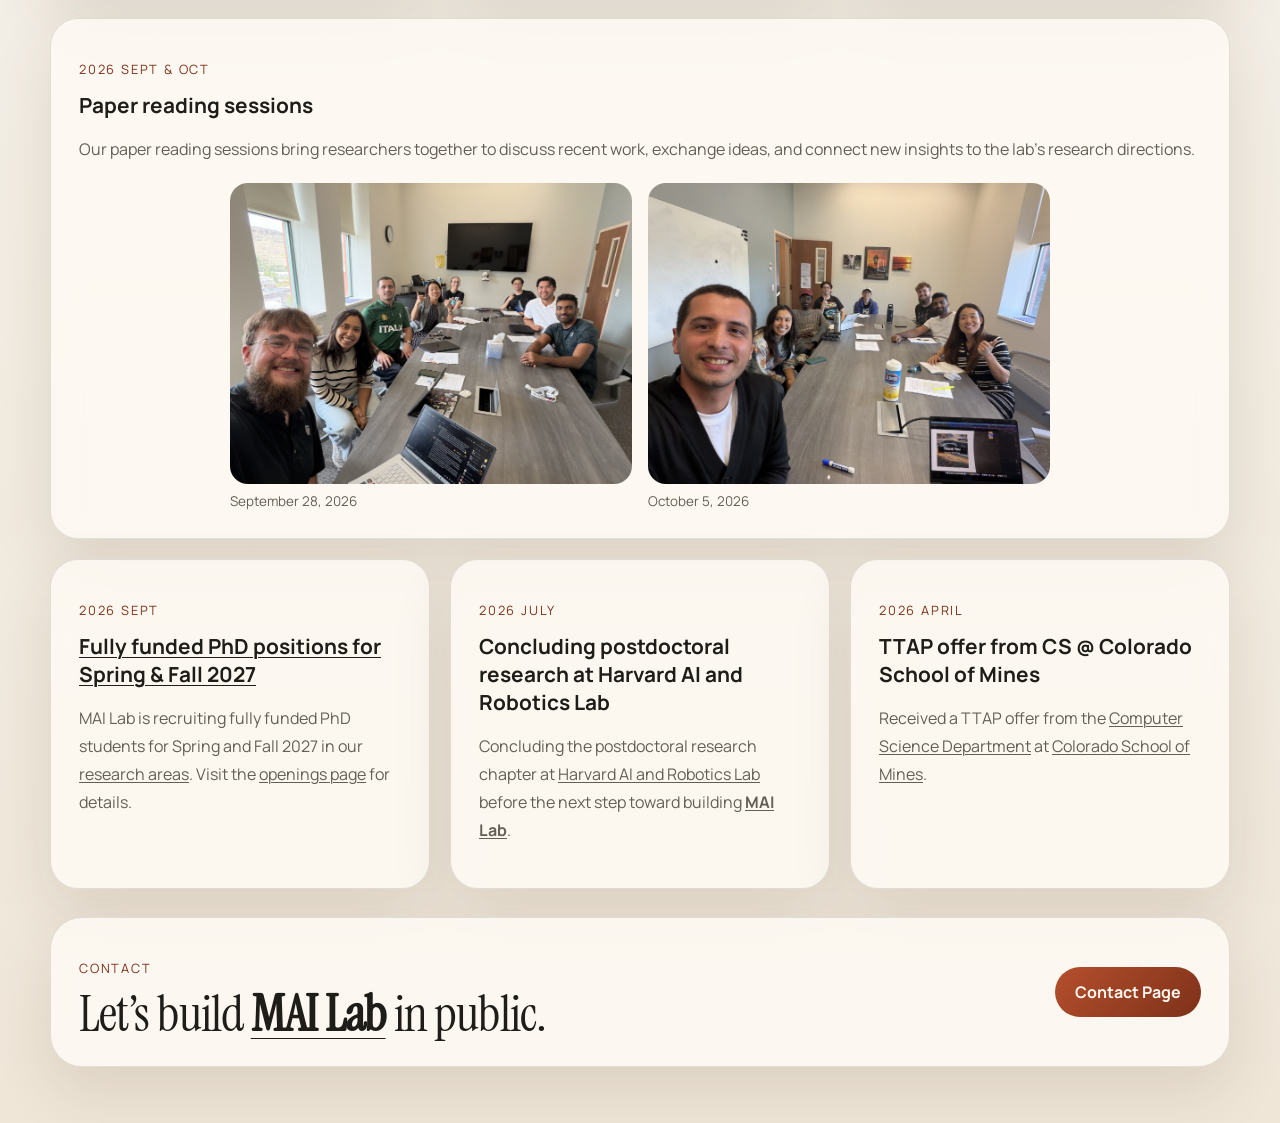
==== commit 75797e15: "+ service: Guest Editor J of Imaging" ====
--- a/index.html
+++ b/index.html
@@ -172,7 +172,17 @@
             </article>
             <article class="card timeline-item">
               <p class="timeline-year">2026</p>
-              <h3>[Service] Guest Editor, <em>Journal of Imaging</em></h3>
+              <h3>
+                [Service] Guest Editor,
+                <em
+                  ><a
+                    href="https://www.mdpi.com/journal/jimaging"
+                    target="_blank"
+                    rel="noreferrer"
+                    >Journal of Imaging</a
+                  ></em
+                >
+              </h3>
               <p>
                 Serving as Guest Editor for the special issue
                 &ldquo;Generative AI for Imaging and Computer Vision
